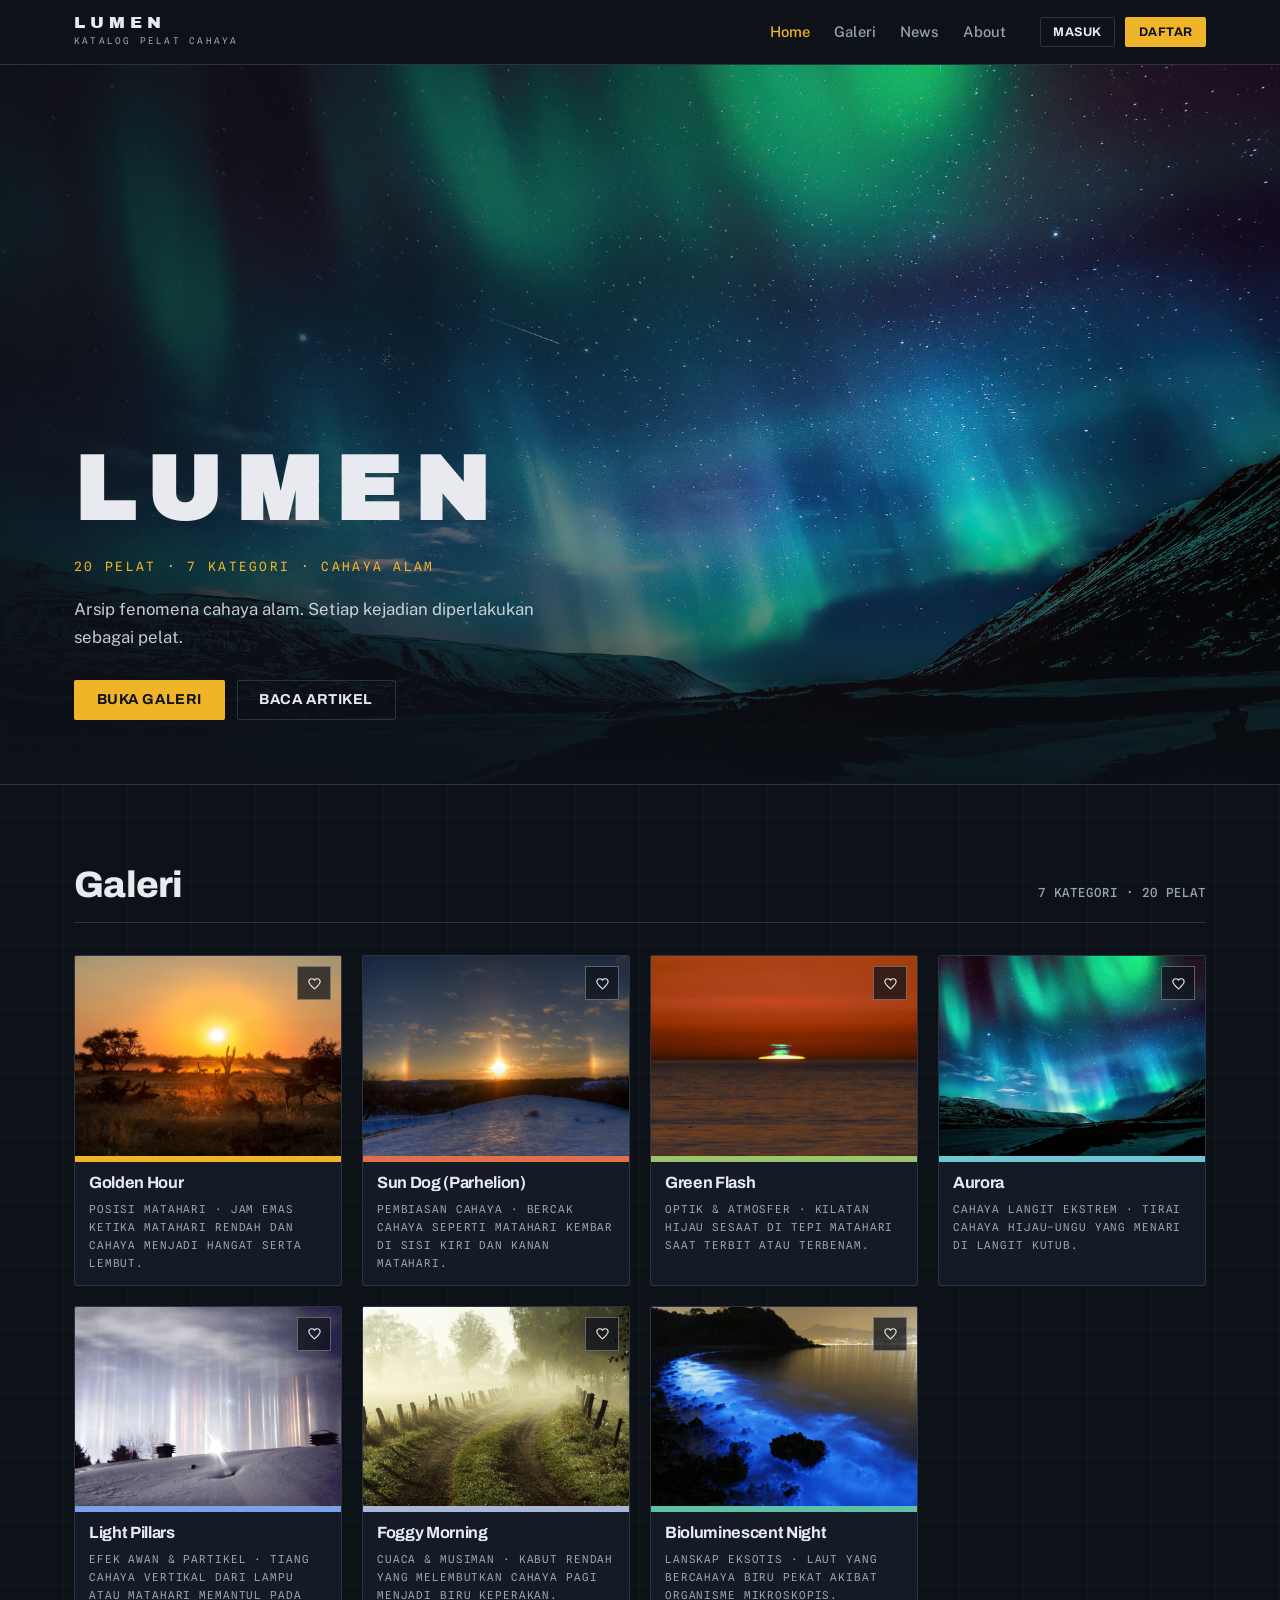
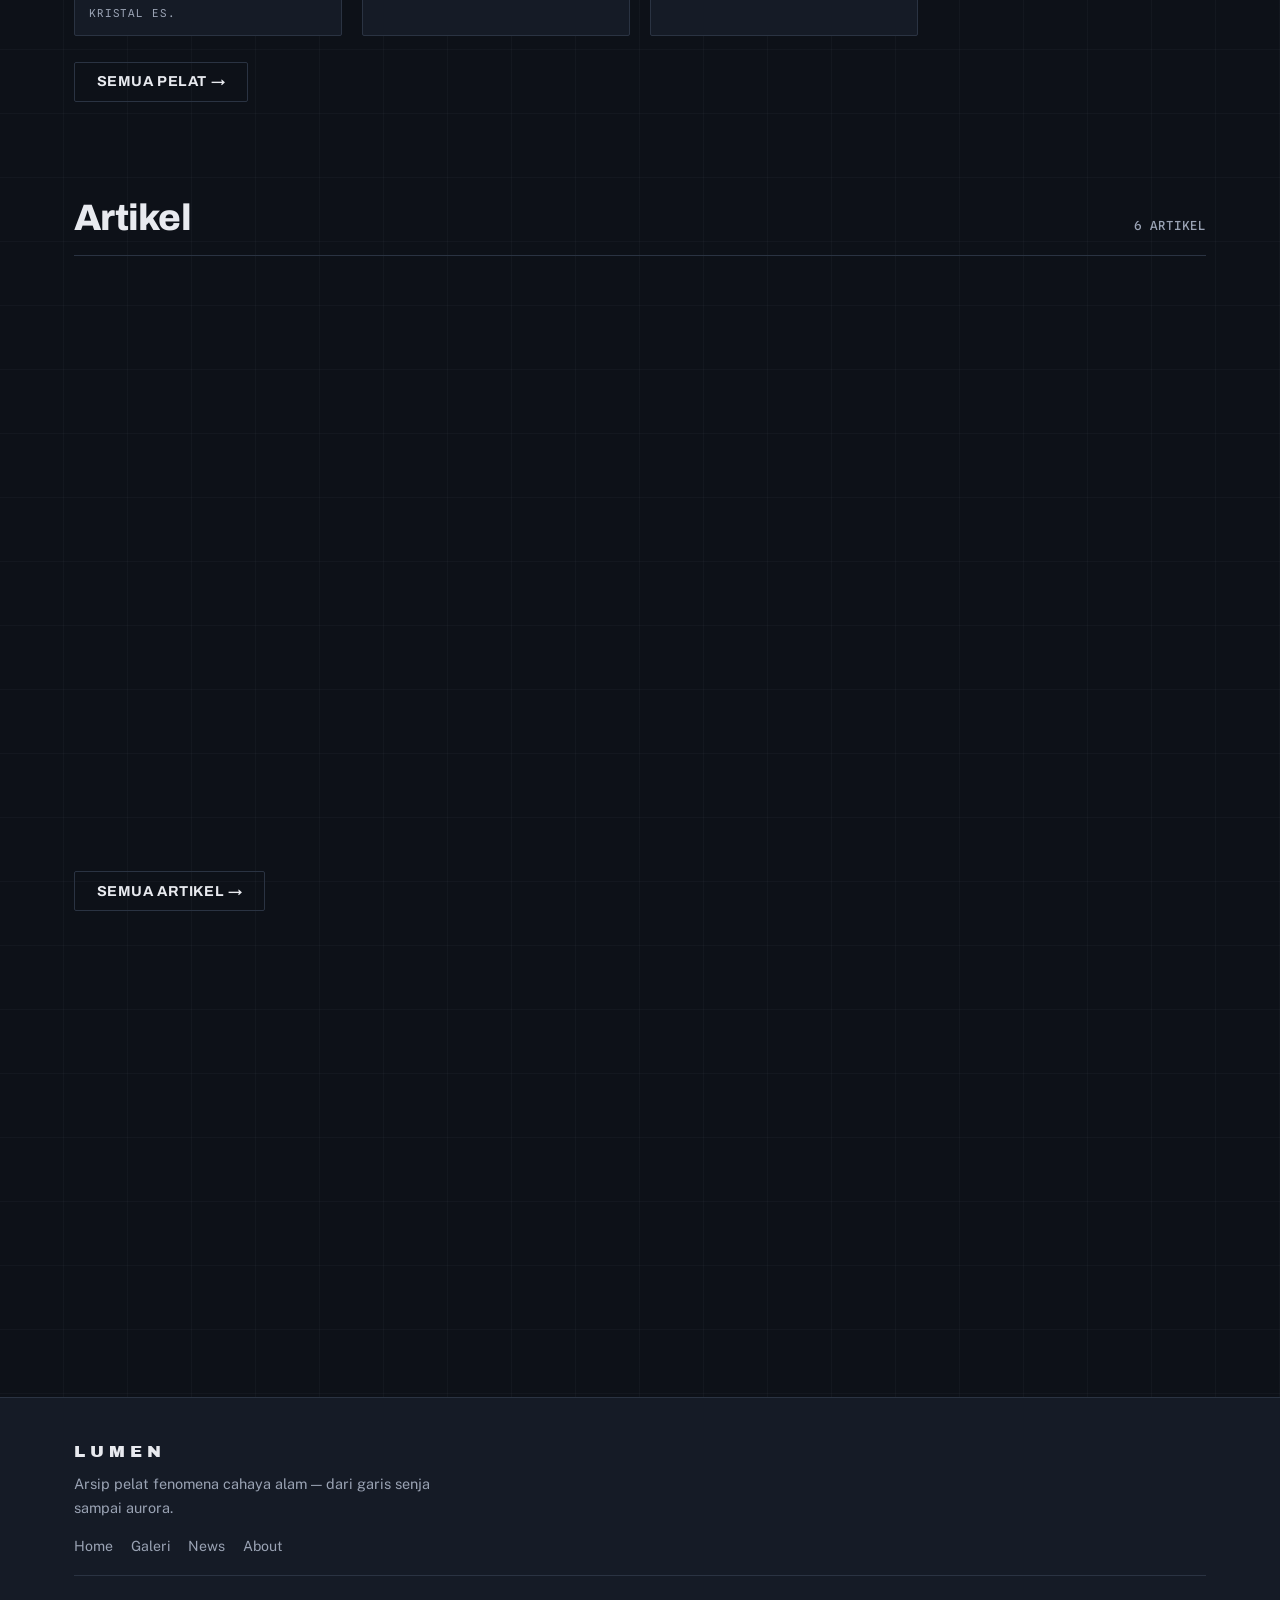
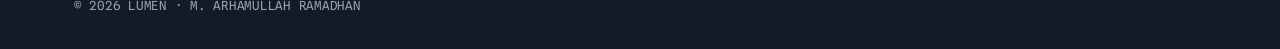
==== index.html @ af32362c "Add Lumen static website Co-authored-by: Copilot <223556219+Copilot@users.noreply.github.com>" ====
<!DOCTYPE html>
<html lang="id">

<head>
  <meta charset="UTF-8">
  <meta name="viewport" content="width=device-width, initial-scale=1">
  <title>Lumen — Katalog Pelat Cahaya Alam</title>
  <meta name="description"
    content="Arsip pelat 20 fenomena cahaya alam: golden hour, aurora, halo matahari, green flash, dan lainnya — lengkap dengan anotasi ilmiahnya.">
  <link rel="icon"
    href="data:image/svg+xml,%3Csvg xmlns='http://www.w3.org/2000/svg' viewBox='0 0 32 32'%3E%3Crect width='32' height='32' fill='%230d1118'/%3E%3Crect x='6' y='6' width='20' height='5' fill='%23f0b429'/%3E%3Crect x='6' y='14' width='20' height='3' fill='%236fc7d4'/%3E%3Crect x='6' y='20' width='20' height='2' fill='%23d97a9e'/%3E%3C/svg%3E">
  <link rel="preconnect" href="https://fonts.googleapis.com">
  <link rel="preconnect" href="https://fonts.gstatic.com" crossorigin>
  <link
    href="https://fonts.googleapis.com/css2?family=Archivo+Black&family=Archivo:wght@400;500;600;700;800;900&family=Public+Sans:wght@300;400;500;600;700&family=Spline+Sans+Mono:wght@400;500;600&display=swap"
    rel="stylesheet">
  <link rel="stylesheet" href="css/style.css">
</head>

<body>
  <!-- DUNIA: Pelat Spektrum (seed 4a66d831) — arsip pelat cahaya. THESIS: setiap fenomena adalah pelat terukur (nomor, kode kategori, λ); menolak hero gradasi + kartu glass template AI. OWN-WORLD: ground emulsi #0d1118, pelat #151b26, amber #f0b429, sian #6fc7d4, mawar #d97a9e; Archivo/Public Sans/Spline Sans Mono (mono hanya untuk data); sudut tegas, garis 1px. STORY: pengunjung menelusuri arsip cahaya, membaca kausalitasnya, lalu menyimpan pilihan pribadi setelah mendaftar. FIRST VIEWPORT: sampul foto aurora full-bleed + masthead LUMEN + baris mono "20 PELAT · 7 KATEGORI", aksi utama amber persegi. FORM: katalog pelat ilmiah; pita spektrum berlabel teks; lightbox potongan keras. FINISH: unreviewed and undocumented is unfinished; this build ends with the finish review, the verdict, , and every shipping raster carrying its provenance -->
  <header class="nav" id="nav"></header>

  <main>
    <!-- SAMPUL: pelat depan arsip -->
    <section class="cover">
      <img class="cover-img" src="images/fenomena-cahaya-langit-ekstrem/aurora.webp"
        alt="Tirai aurora hijau di langit malam di atas siluet pegunungan">
      <div class="cover-veil"></div>
      <div class="cover-inner">
        <h1 class="masthead">LUMEN</h1>
        <p class="cover-line">20 pelat · 7 kategori · cahaya alam</p>
        <p class="cover-text">
          Arsip fenomena cahaya alam. Setiap kejadian diperlakukan sebagai pelat.</p>
        <div class="cover-actions">
          <a href="galeri.html" class="btn btn-primary">Buka Galeri</a>
          <a href="news.html" class="btn btn-line">Baca Artikel</a>
        </div>
      </div>
    </section>

    <!-- DINDING PELAT -->
    <section class="section">
      <div class="container">
        <div class="section-head">
          <h2>Galeri</h2>
          <span class="mono">7 kategori · 20 pelat</span>
        </div>
        <div class="grid-plates" id="dinding">
          <article class="plate reveal" data-foto="golden-hour" data-kat="posisi-matahari" tabindex="0" role="button" aria-label="Buka pelat 01 — Golden Hour">
            <div class="plate-media"><img src="images/momen-berdasarkan-posisi-matahari/golden-hour.avif" alt="Golden Hour" loading="lazy"></div>
            <button class="fav" type="button" aria-label="Simpan Golden Hour" aria-pressed="false"><svg viewBox="0 0 24 24" width="15" height="15" fill="none" stroke="currentColor" stroke-width="1.8" aria-hidden="true"><path d="M12 20.5l-1.3-1.2C6 15.2 3 12.5 3 9.2 3 6.5 5.1 4.4 7.8 4.4c1.5 0 3 .7 3.9 1.9l.3.4.3-.4c.9-1.2 2.4-1.9 3.9-1.9 2.7 0 4.8 2.1 4.8 4.8 0 3.3-3 6-7.7 10.1L12 20.5z"/></svg></button>
            <div class="spec-bar" style="--cat:#f0b429"></div>
            <div class="plate-cap">
              <h3>Golden Hour</h3>
            </div>
            <p class="plate-kat">Posisi Matahari · Jam emas ketika matahari rendah dan cahaya menjadi hangat serta lembut.</p>
          </article>
          <article class="plate reveal" data-foto="sun-dog" data-kat="pembiasan-cahaya" tabindex="0" role="button" aria-label="Buka pelat 06 — Sun Dog (Parhelion)">
            <div class="plate-media"><img src="images/fenomena-pembiasan-cahaya-matahari/sun-dog%20(parhelion).jpg" alt="Sun Dog (Parhelion)" loading="lazy"></div>
            <button class="fav" type="button" aria-label="Simpan Sun Dog (Parhelion)" aria-pressed="false"><svg viewBox="0 0 24 24" width="15" height="15" fill="none" stroke="currentColor" stroke-width="1.8" aria-hidden="true"><path d="M12 20.5l-1.3-1.2C6 15.2 3 12.5 3 9.2 3 6.5 5.1 4.4 7.8 4.4c1.5 0 3 .7 3.9 1.9l.3.4.3-.4c.9-1.2 2.4-1.9 3.9-1.9 2.7 0 4.8 2.1 4.8 4.8 0 3.3-3 6-7.7 10.1L12 20.5z"/></svg></button>
            <div class="spec-bar" style="--cat:#e0704a"></div>
            <div class="plate-cap">
              <h3>Sun Dog (Parhelion)</h3>
            </div>
            <p class="plate-kat">Pembiasan Cahaya · Bercak cahaya seperti matahari kembar di sisi kiri dan kanan matahari.</p>
          </article>
          <article class="plate reveal" data-foto="green-flash" data-kat="optik-atmosfer" tabindex="0" role="button" aria-label="Buka pelat 09 — Green Flash">
            <div class="plate-media"><img src="images/fenomena-optik-dan-atmosfer/green-flash.webp" alt="Green Flash" loading="lazy"></div>
            <button class="fav" type="button" aria-label="Simpan Green Flash" aria-pressed="false"><svg viewBox="0 0 24 24" width="15" height="15" fill="none" stroke="currentColor" stroke-width="1.8" aria-hidden="true"><path d="M12 20.5l-1.3-1.2C6 15.2 3 12.5 3 9.2 3 6.5 5.1 4.4 7.8 4.4c1.5 0 3 .7 3.9 1.9l.3.4.3-.4c.9-1.2 2.4-1.9 3.9-1.9 2.7 0 4.8 2.1 4.8 4.8 0 3.3-3 6-7.7 10.1L12 20.5z"/></svg></button>
            <div class="spec-bar" style="--cat:#9cc46e"></div>
            <div class="plate-cap">
              <h3>Green Flash</h3>
            </div>
            <p class="plate-kat">Optik &amp; Atmosfer · Kilatan hijau sesaat di tepi matahari saat terbit atau terbenam.</p>
          </article>
          <article class="plate reveal" data-foto="aurora" data-kat="cahaya-langit" tabindex="0" role="button" aria-label="Buka pelat 13 — Aurora">
            <div class="plate-media"><img src="images/fenomena-cahaya-langit-ekstrem/aurora.webp" alt="Aurora" loading="lazy"></div>
            <button class="fav" type="button" aria-label="Simpan Aurora" aria-pressed="false"><svg viewBox="0 0 24 24" width="15" height="15" fill="none" stroke="currentColor" stroke-width="1.8" aria-hidden="true"><path d="M12 20.5l-1.3-1.2C6 15.2 3 12.5 3 9.2 3 6.5 5.1 4.4 7.8 4.4c1.5 0 3 .7 3.9 1.9l.3.4.3-.4c.9-1.2 2.4-1.9 3.9-1.9 2.7 0 4.8 2.1 4.8 4.8 0 3.3-3 6-7.7 10.1L12 20.5z"/></svg></button>
            <div class="spec-bar" style="--cat:#6fc7d4"></div>
            <div class="plate-cap">
              <h3>Aurora</h3>
            </div>
            <p class="plate-kat">Cahaya Langit Ekstrem · Tirai cahaya hijau–ungu yang menari di langit kutub.</p>
          </article>
          <article class="plate reveal" data-foto="light-pillars" data-kat="efek-awan" tabindex="0" role="button" aria-label="Buka pelat 16 — Light Pillars">
            <div class="plate-media"><img src="images/efek-optik-awan-dan-partikel/light-pillars.jpg" alt="Light Pillars" loading="lazy"></div>
            <button class="fav" type="button" aria-label="Simpan Light Pillars" aria-pressed="false"><svg viewBox="0 0 24 24" width="15" height="15" fill="none" stroke="currentColor" stroke-width="1.8" aria-hidden="true"><path d="M12 20.5l-1.3-1.2C6 15.2 3 12.5 3 9.2 3 6.5 5.1 4.4 7.8 4.4c1.5 0 3 .7 3.9 1.9l.3.4.3-.4c.9-1.2 2.4-1.9 3.9-1.9 2.7 0 4.8 2.1 4.8 4.8 0 3.3-3 6-7.7 10.1L12 20.5z"/></svg></button>
            <div class="spec-bar" style="--cat:#7aa2e8"></div>
            <div class="plate-cap">
              <h3>Light Pillars</h3>
            </div>
            <p class="plate-kat">Efek Awan &amp; Partikel ·  tiang cahaya vertikal dari lampu atau matahari memantul pada kristal es.</p>
          </article>
          <article class="plate reveal" data-foto="foggy-morning" data-kat="cuaca-musiman" tabindex="0" role="button" aria-label="Buka pelat 18 — Foggy Morning">
            <div class="plate-media"><img src="images/momen-cuaca-dan-musiman/foggy-morning.webp" alt="Foggy Morning" loading="lazy"></div>
            <button class="fav" type="button" aria-label="Simpan Foggy Morning" aria-pressed="false"><svg viewBox="0 0 24 24" width="15" height="15" fill="none" stroke="currentColor" stroke-width="1.8" aria-hidden="true"><path d="M12 20.5l-1.3-1.2C6 15.2 3 12.5 3 9.2 3 6.5 5.1 4.4 7.8 4.4c1.5 0 3 .7 3.9 1.9l.3.4.3-.4c.9-1.2 2.4-1.9 3.9-1.9 2.7 0 4.8 2.1 4.8 4.8 0 3.3-3 6-7.7 10.1L12 20.5z"/></svg></button>
            <div class="spec-bar" style="--cat:#a9b8d6"></div>
            <div class="plate-cap">
              <h3>Foggy Morning</h3>
            </div>
            <p class="plate-kat">Cuaca &amp; Musiman · Kabut rendah yang melembutkan cahaya pagi menjadi biru keperakan.</p>
          </article>
          <article class="plate reveal" data-foto="bioluminesensi" data-kat="lanskap-eksotis" tabindex="0" role="button" aria-label="Buka pelat 20 — Bioluminescent Night">
            <div class="plate-media"><img src="images/momen-lanskap-eksotis/bioluminecent-night.webp" alt="Bioluminescent Night" loading="lazy"></div>
            <button class="fav" type="button" aria-label="Simpan Bioluminescent Night" aria-pressed="false"><svg viewBox="0 0 24 24" width="15" height="15" fill="none" stroke="currentColor" stroke-width="1.8" aria-hidden="true"><path d="M12 20.5l-1.3-1.2C6 15.2 3 12.5 3 9.2 3 6.5 5.1 4.4 7.8 4.4c1.5 0 3 .7 3.9 1.9l.3.4.3-.4c.9-1.2 2.4-1.9 3.9-1.9 2.7 0 4.8 2.1 4.8 4.8 0 3.3-3 6-7.7 10.1L12 20.5z"/></svg></button>
            <div class="spec-bar" style="--cat:#5ec0a8"></div>
            <div class="plate-cap">
              <h3>Bioluminescent Night</h3>
            </div>
            <p class="plate-kat">Lanskap Eksotis · Laut yang bercahaya biru pekat akibat organisme mikroskopis.</p>
          </article>
        </div>
        <p style="margin-top:1.6rem">
          <a href="galeri.html" class="btn btn-line">Semua pelat &rarr;</a>
        </p>
      </div>
    </section>

    <!-- artikel -->
    <section class="section" style="padding-top:0">
      <div class="container">
        <div class="section-head">
          <h2>Artikel</h2>
          <span class="mono">6 artikel</span>
        </div>
        <div class="artikel-list" id="artikel-teaser">
          <article class="artikel-row reveal">
            <div class="artikel-meta"><span>12 September 2026</span><span>4 menit baca</span></div>
            <div>
              <h3 class="artikel-title"><a href="artikel.html?slug=mengapa-senja-berwarna-jingga">Mengapa Langit Senja Berwarna Jingga?</a></h3>
              <p class="artikel-excerpt">Jawaban singkatnya ada di panjang gelombang cahaya dan cara atmosfer menyaringnya. Begini penjelasan lengkapnya.</p>
            </div>
            <div class="artikel-thumb"><img src="images/momen-berdasarkan-posisi-matahari/golden-hour.avif" alt="" loading="lazy"></div>
          </article>
          <article class="artikel-row reveal">
            <div class="artikel-meta"><span>28 September 2026</span><span>5 menit baca</span></div>
            <div>
              <h3 class="artikel-title"><a href="artikel.html?slug=aurora-partikel-matahari">Aurora: Ketika Partikel Matahari Menari di Kutub</a></h3>
              <p class="artikel-excerpt">Tirai cahaya hijau dan ungu di langit kutub lahir dari badai surya jutaan kilometer jauhnya.</p>
            </div>
            <div class="artikel-thumb"><img src="images/fenomena-cahaya-langit-ekstrem/aurora.webp" alt="" loading="lazy"></div>
          </article>
          <article class="artikel-row reveal">
            <div class="artikel-meta"><span>2 Oktober 2026</span><span>4 menit baca</span></div>
            <div>
              <h3 class="artikel-title"><a href="artikel.html?slug=green-flash-yang-jarang">Green Flash: Kilatan Hijau yang Jarang Terekam</a></h3>
              <p class="artikel-excerpt">Bertahan hanya sepersekian detik, namun fisikanya menceritakan seluruh atmosfer Bumi.</p>
            </div>
            <div class="artikel-thumb"><img src="images/fenomena-optik-dan-atmosfer/green-flash.webp" alt="" loading="lazy"></div>
          </article>
        </div>
        <p style="margin-top:1.6rem">
          <a href="news.html" class="btn btn-line">Semua artikel &rarr;</a>
        </p>
      </div>
    </section>

    <!-- LEMARI PRIBADI: dua versi markup, dipilih js/index.js sesuai status masuk -->
    <section class="section" style="padding-top:0">
      <div class="container">
        <div class="panel reveal" data-saat="tamu" style="padding:2.4rem">
          <h2 style="font-size:1.6rem;border:0;padding:0;margin-bottom:0.4em">Lemari pelat pribadi</h2>
          <p class="section-lead">
            Daftar untuk menyimpan pelat favorit dan menandai artikel yang disukai —
            semuanya terkumpul di dashboard Anda.
          </p>
          <p style="margin-top:1.2rem">
            <a href="daftar.html" class="btn btn-primary">Daftar</a>
          </p>
        </div>
        <div class="panel reveal" data-saat="anggota" style="padding:2.4rem" hidden>
          <h2 style="font-size:1.6rem;border:0;padding:0;margin-bottom:0.4em">Lemari pelat pribadi</h2>
          <p class="section-lead">
            Pelat favorit dan artikel yang Anda sukai sudah terkumpul di dashboard —
            lengkap dengan statistik arsip pribadi Anda.
          </p>
          <p style="margin-top:1.2rem">
            <a href="dashboard.html" class="btn btn-primary">Buka Dashboard &rarr;</a>
          </p>
        </div>
      </div>
    </section>
  </main>

  <footer class="footer" id="footer"></footer>

  <script src="js/auth.js"></script>
  <script src="js/main.js"></script>
  <script src="js/index.js"></script>
</body>

</html>
---- css/style.css ----
/* ============================================================
   LUMEN — Dunia visual "Pelat Spektrum" (kode: 4a66d831)
   Arsip pelat cahaya: ground emulsi, pita spekstrum terukur,
   tipografi mono untuk penanda kategori. Tanpa gradasi teks,
   tanpa glassmorphism, tanpa pill seragam.
   ============================================================ */

:root {
  --ground: #0d1118;
  --plate: #151b26;
  --plate-hi: #1c2431;
  --edge: #2a3342;
  --ink: #e8eaef;
  --dim: #9aa3b4;
  --amber: #f0b429;
  --sian: #6fc7d4;
  --rose: #d97a9e;

  --font-display: "Archivo", "Public Sans", system-ui, sans-serif;
  --font-black: "Archivo Black", "Archivo", system-ui, sans-serif;
  --font-body: "Public Sans", system-ui, sans-serif;
  --font-mono: "Spline Sans Mono", ui-monospace, monospace;

  --container: 1180px;
  --radius: 2px;
}

/* --- Dasar --- */
*,
*::before,
*::after {
  box-sizing: border-box;
}
html {
  scroll-behavior: smooth;
}
body {
  margin: 0;
  font-family: var(--font-body);
  font-weight: 400;
  font-size: 1rem;
  line-height: 1.65;
  color: var(--ink);
  background-color: var(--ground);
  /* Kisi registrasi pelat — alat pengukur dari dunia arsip, bukan tekstur kosmetik */
  background-image:
    repeating-linear-gradient(0deg, transparent 0 63px, rgba(154, 163, 180, 0.045) 63px 64px),
    repeating-linear-gradient(90deg, transparent 0 63px, rgba(154, 163, 180, 0.045) 63px 64px);
  -webkit-font-smoothing: antialiased;
}
img {
  max-width: 100%;
  display: block;
}
a {
  color: var(--sian);
  text-decoration: underline;
  text-underline-offset: 3px;
}
a:hover {
  color: var(--ink);
}
h1, h2, h3 {
  font-family: var(--font-display);
  font-weight: 800;
  line-height: 1.12;
  margin: 0 0 0.4em;
  letter-spacing: -0.02em;
  text-wrap: balance;
}
p {
  margin: 0 0 1em;
}

/* Permukaan browser ikut sistem */
::selection {
  background: var(--amber);
  color: var(--ground);
}
:focus-visible {
  outline: 2px solid var(--amber);
  outline-offset: 2px;
}
input {
  caret-color: var(--amber);
}
::-webkit-scrollbar {
  width: 12px;
  height: 12px;
}
::-webkit-scrollbar-track {
  background: var(--ground);
}
::-webkit-scrollbar-thumb {
  background: var(--edge);
  border: 3px solid var(--ground);
}
::-webkit-scrollbar-thumb:hover {
  background: var(--dim);
}

.container {
  max-width: var(--container);
  margin-inline: auto;
  padding-inline: 24px;
}

/* --- Notasi terukur (mono = data, bukan kostum) --- */
.mono {
  font-family: var(--font-mono);
  font-size: 0.78rem;
  font-weight: 500;
  letter-spacing: 0.08em;
  text-transform: uppercase;
  font-variant-numeric: tabular-nums;
  color: var(--dim);
}
.mono-amber { color: var(--amber); }

/* --- Navigasi --- */
.nav {
  position: sticky;
  top: 0;
  z-index: 60;
  background: var(--ground);
  border-bottom: 1px solid var(--edge);
}
.nav-inner {
  display: flex;
  align-items: center;
  gap: 28px;
  min-height: 64px;
}
.brand {
  display: flex;
  flex-direction: column;
  gap: 1px;
  color: var(--ink);
  text-decoration: none;
}
.brand:hover {
  color: var(--ink);
}
.brand-name {
  font-family: var(--font-black);
  font-size: 1.05rem;
  letter-spacing: 0.3em;
  line-height: 1;
}
.brand-sub {
  font-family: var(--font-mono);
  font-size: 0.58rem;
  letter-spacing: 0.24em;
  color: var(--dim);
  text-transform: uppercase;
}
.nav-menu {
  display: flex;
  align-items: center;
  gap: 24px;
  margin-left: auto;
}
.nav-link {
  color: var(--dim);
  font-weight: 500;
  font-size: 0.92rem;
  text-decoration: none;
}
.nav-link:hover {
  color: var(--ink);
}
.nav-link.active {
  color: var(--amber);
}
.nav-auth {
  display: flex;
  align-items: center;
  gap: 10px;
  margin-left: 10px;
}
.nav-user {
  display: inline-flex;
  align-items: center;
  gap: 8px;
  color: var(--dim);
  font-size: 0.85rem;
}
.nav-avatar {
  width: 28px;
  height: 28px;
  display: grid;
  place-items: center;
  font-family: var(--font-mono);
  font-weight: 600;
  font-size: 0.8rem;
  color: var(--ground);
  background: var(--amber);
}
.nav-toggle {
  display: none;
  margin-left: auto;
  flex-direction: column;
  gap: 5px;
  background: none;
  border: 0;
  padding: 8px;
  cursor: pointer;
}
.nav-toggle span {
  width: 22px;
  height: 2px;
  background: var(--ink);
  transition: transform 0.25s ease, opacity 0.25s ease;
}
.nav-toggle.open span:nth-child(1) { transform: translateY(7px) rotate(45deg); }
.nav-toggle.open span:nth-child(2) { opacity: 0; }
.nav-toggle.open span:nth-child(3) { transform: translateY(-7px) rotate(-45deg); }

/* --- Tombol: persegi, datar, tanpa glow --- */
.btn {
  display: inline-flex;
  align-items: center;
  justify-content: center;
  gap: 8px;
  font-family: var(--font-display);
  font-size: 0.9rem;
  font-weight: 700;
  letter-spacing: 0.04em;
  text-transform: uppercase;
  padding: 0.72em 1.5em;
  border-radius: var(--radius);
  border: 1px solid transparent;
  cursor: pointer;
  text-decoration: none;
  line-height: 1.2;
  transition: background 0.15s ease, border-color 0.15s ease, color 0.15s ease;
}
.btn:hover {
  text-decoration: none;
}
.btn-primary {
  background: var(--amber);
  color: var(--ground);
}
.btn-primary:hover {
  background: #ffca4d;
  color: var(--ground);
}
.btn-line {
  border-color: var(--edge);
  color: var(--ink);
  background: transparent;
}
.btn-line:hover {
  border-color: var(--amber);
  color: var(--amber);
}
.btn-sm {
  font-size: 0.78rem;
  padding: 0.5em 1em;
}
.btn-block {
  width: 100%;
}

/* --- Sampul (first viewport index) --- */
.cover {
  position: relative;
  min-height: min(82vh, 720px);
  display: flex;
  flex-direction: column;
  justify-content: flex-end;
  overflow: hidden;
  border-bottom: 1px solid var(--edge);
}
.cover-img {
  position: absolute;
  inset: 0;
  width: 100%;
  height: 100%;
  object-fit: cover;
}
.cover-veil {
  position: absolute;
  inset: 0;
  background:
    linear-gradient(100deg, rgba(13, 17, 24, 0.92) 0%, rgba(13, 17, 24, 0.55) 42%, rgba(13, 17, 24, 0.15) 70%),
    linear-gradient(0deg, rgba(13, 17, 24, 0.85) 0%, transparent 34%);
}
.cover-inner {
  position: relative;
  z-index: 1;
  padding-block: 6rem 4rem;
  max-width: 640px;
  margin-left: max(24px, calc((100% - var(--container)) / 2 + 24px));
  padding-inline: 0 24px;
}
.masthead {
  font-family: var(--font-black);
  font-size: clamp(3rem, 9vw, 5.6rem);
  letter-spacing: 0.16em;
  line-height: 0.95;
  margin-bottom: 0.25em;
  color: var(--ink);
}
.cover-line {
  font-family: var(--font-mono);
  font-size: 0.8rem;
  letter-spacing: 0.18em;
  text-transform: uppercase;
  color: var(--amber);
  margin-bottom: 1.2rem;
}
.cover-text {
  color: rgba(232, 234, 239, 0.85);
  font-size: 1.05rem;
  max-width: 46ch;
}
.cover-actions {
  display: flex;
  flex-wrap: wrap;
  gap: 12px;
  margin-top: 1.8rem;
}
/* --- Bagian --- */
.section {
  /* padding-block saja: shorthand `padding` akan menghapus padding-inline
     milik .container pada elemen yang memakai keduanya (artikel.html). */
  padding-block: clamp(3rem, 7vw, 5rem);
}
.section-head {
  display: flex;
  align-items: baseline;
  justify-content: space-between;
  gap: 16px;
  flex-wrap: wrap;
  border-bottom: 1px solid var(--edge);
  padding-bottom: 1rem;
  margin-bottom: 2rem;
}
.section-head h2 {
  font-size: clamp(1.6rem, 3.4vw, 2.3rem);
  margin: 0;
}
.section-lead {
  color: var(--dim);
  max-width: 68ch;
}

/* --- Grid pelat (contact sheet) --- */
.grid-plates {
  display: grid;
  grid-template-columns: repeat(auto-fill, minmax(258px, 1fr));
  gap: 20px;
}
.plate {
  position: relative;
  background: var(--plate);
  border: 1px solid var(--edge);
  border-radius: var(--radius);
  overflow: hidden;
  cursor: pointer;
  transition: border-color 0.18s ease;
}
.plate:hover {
  border-color: var(--dim);
}
.plate:focus-visible {
  outline: 2px solid var(--amber);
  outline-offset: 2px;
}
.plate-media {
  aspect-ratio: 4 / 3;
  overflow: hidden;
  background: var(--plate-hi);
}
.plate-media img {
  width: 100%;
  height: 100%;
  object-fit: cover;
  transition: transform 0.5s ease;
}
.plate:hover .plate-media img {
  transform: scale(1.04);
}
/* Pita spektrum: warna = λ kategori; sapuan = respons "wake" saat disorot */
.spec-bar {
  position: relative;
  height: 6px;
  background: var(--cat, var(--edge));
  overflow: hidden;
}
.spec-bar::after {
  content: "";
  position: absolute;
  inset: 0;
  background: linear-gradient(90deg, transparent, rgba(255, 255, 255, 0.55), transparent);
  transform: translateX(-100%);
  transition: transform 0.55s cubic-bezier(0.16, 1, 0.3, 1);
}
.plate:hover .spec-bar::after {
  transform: translateX(100%);
}
.plate-cap {
  display: flex;
  align-items: baseline;
  justify-content: space-between;
  gap: 10px;
  padding: 12px 14px 13px;
}
.plate-cap h3 {
  font-size: 1.02rem;
  font-weight: 700;
  margin: 0;
}
.plate-kat {
  padding: 0 14px 12px;
  margin: -4px 0 0;
  font-family: var(--font-mono);
  font-size: 0.68rem;
  letter-spacing: 0.08em;
  text-transform: uppercase;
  color: var(--dim);
}
.fav {
  position: absolute;
  top: 10px;
  right: 10px;
  width: 34px;
  height: 34px;
  border: 1px solid rgba(232, 234, 239, 0.35);
  background: rgba(13, 17, 24, 0.72);
  color: var(--ink);
  cursor: pointer;
  display: grid;
  place-items: center;
  padding: 0;
}
.fav:hover {
  border-color: var(--rose);
  color: var(--rose);
}
.fav.on {
  background: var(--rose);
  border-color: var(--rose);
  color: var(--ground);
}
.fav.on svg {
  fill: currentColor;
}

/* --- Filter kategori --- */
.filter-row {
  display: flex;
  flex-wrap: wrap;
  gap: 8px;
  margin: 1.4rem 0 0;
}
.filter-btn {
  font-family: var(--font-mono);
  font-size: 0.72rem;
  font-weight: 500;
  letter-spacing: 0.1em;
  text-transform: uppercase;
  padding: 0.5em 0.95em;
  border: 1px solid var(--edge);
  border-radius: var(--radius);
  background: transparent;
  color: var(--dim);
  cursor: pointer;
  transition: border-color 0.15s ease, color 0.15s ease;
}
.filter-btn:hover {
  color: var(--ink);
  border-color: var(--dim);
}
.filter-btn.active {
  border-color: var(--amber);
  color: var(--amber);
}

/* --- Lightbox: potongan keras, tanpa pop animasi --- */
.lightbox {
  position: fixed;
  inset: 0;
  z-index: 100;
  background: rgba(8, 11, 16, 0.94);
  display: none;
  align-items: center;
  justify-content: center;
  padding: 24px;
}
.lightbox.open {
  display: flex;
}
.lightbox-panel {
  background: var(--plate);
  border: 1px solid var(--edge);
  max-width: 920px;
  width: 100%;
  max-height: 90vh;
  overflow: auto;
}
.lightbox-panel img {
  width: 100%;
  max-height: 60vh;
  object-fit: cover;
}
.lightbox-body {
  padding: 20px 24px 26px;
  border-top: 6px solid var(--cat, var(--edge));
}
.lightbox-body h3 {
  font-size: 1.4rem;
  margin-bottom: 0.2em;
}
.lightbox-body p {
  color: var(--dim);
  margin: 0.6em 0 0;
}
.lightbox-close {
  position: absolute;
  top: 16px;
  right: 16px;
  width: 40px;
  height: 40px;
  border: 1px solid var(--edge);
  background: var(--ground);
  color: var(--ink);
  font-size: 1.2rem;
  cursor: pointer;
  display: grid;
  place-items: center;
  padding: 0;
}
.lightbox-close:hover {
  border-color: var(--amber);
  color: var(--amber);
}

/* --- Naskah (artikel) --- */
.artikel-list {
  display: grid;
  gap: 0;
}
.artikel-row {
  display: grid;
  grid-template-columns: 160px 1fr 200px;
  gap: 24px;
  align-items: start;
  padding: 1.6rem 0;
  border-top: 1px solid var(--edge);
}
.artikel-row:last-child {
  border-bottom: 1px solid var(--edge);
}
.artikel-row:hover .artikel-title a {
  color: var(--amber);
}
.artikel-meta {
  font-family: var(--font-mono);
  font-size: 0.72rem;
  letter-spacing: 0.08em;
  text-transform: uppercase;
  color: var(--dim);
  display: grid;
  gap: 4px;
  font-variant-numeric: tabular-nums;
  padding-top: 4px;
}
.artikel-title {
  font-family: var(--font-display);
  font-size: 1.3rem;
  font-weight: 700;
  margin: 0 0 0.3em;
}
.artikel-title a {
  color: var(--ink);
  text-decoration: none;
}
.artikel-title a:hover {
  color: var(--amber);
}
.artikel-excerpt {
  color: var(--dim);
  font-size: 0.95rem;
  margin: 0;
  max-width: 62ch;
}
.artikel-thumb {
  border: 1px solid var(--edge);
  aspect-ratio: 3 / 2;
  overflow: hidden;
}
.artikel-thumb img {
  width: 100%;
  height: 100%;
  object-fit: cover;
}

/* --- Halaman artikel --- */
.prosa {
  max-width: 600px;
  margin-inline: auto;
}
.prosa h1 {
  font-size: clamp(2rem, 5vw, 2.9rem);
  margin-bottom: 0.3em;
}
.prosa-hero {
  border: 1px solid var(--edge);
  margin: 1.8rem 0 0.6rem;
}
.prosa-figcap {
  font-family: var(--font-mono);
  font-size: 0.7rem;
  letter-spacing: 0.1em;
  text-transform: uppercase;
  color: var(--dim);
  margin-bottom: 2.2rem;
}
.prosa h2 {
  font-size: 1.4rem;
  margin-top: 1.9em;
}
.prosa p {
  font-size: 1.04rem;
  color: rgba(232, 234, 239, 0.9);
}

/* --- Formulir --- */
.form-card {
  max-width: 430px;
  margin: clamp(3rem, 8vw, 5rem) auto;
  background: var(--plate);
  border: 1px solid var(--edge);
  border-radius: var(--radius);
  padding: 2.2rem;
}
.form-card h1 {
  font-size: 1.7rem;
}
.form-sub {
  color: var(--dim);
  font-size: 0.95rem;
  margin-bottom: 1.6rem;
}
.field {
  margin-bottom: 1.1rem;
}
.field label {
  display: block;
  font-family: var(--font-mono);
  font-size: 0.7rem;
  font-weight: 500;
  letter-spacing: 0.12em;
  text-transform: uppercase;
  color: var(--dim);
  margin-bottom: 6px;
}
.field input {
  width: 100%;
  font-family: var(--font-body);
  font-size: 1rem;
  padding: 0.7em 0.9em;
  border-radius: var(--radius);
  border: 1px solid var(--edge);
  background: var(--ground);
  color: var(--ink);
}
.field input::placeholder {
  color: var(--dim);
}
.field input:focus {
  outline: none;
  border-color: var(--amber);
}
.form-errors {
  display: none;
  border: 1px solid var(--rose);
  color: var(--rose);
  border-radius: var(--radius);
  padding: 0.75em 1em;
  font-size: 0.9rem;
  margin-bottom: 1.2rem;
}
.form-errors.show {
  display: block;
}
.form-alt {
  text-align: center;
  font-size: 0.9rem;
  color: var(--dim);
  margin: 1.4rem 0 0;
}

/* --- Dashboard --- */
.dash-grid {
  display: grid;
  grid-template-columns: 300px 1fr;
  gap: 22px;
  margin-top: 2rem;
  align-items: start;
}
.panel {
  background: var(--plate);
  border: 1px solid var(--edge);
  border-radius: var(--radius);
  padding: 1.5rem;
}
.panel h2 {
  font-size: 1.1rem;
  padding-bottom: 0.7rem;
  border-bottom: 1px solid var(--edge);
  margin-bottom: 1rem;
}
.profile-head {
  display: flex;
  align-items: center;
  gap: 14px;
  margin-bottom: 1.1rem;
}
.profile-avatar {
  width: 52px;
  height: 52px;
  display: grid;
  place-items: center;
  font-family: var(--font-mono);
  font-size: 1.3rem;
  font-weight: 600;
  color: var(--ground);
  background: var(--amber);
}
.profile-head b {
  display: block;
  font-size: 1.05rem;
}
.profile-head span {
  color: var(--dim);
  font-size: 0.88rem;
}
.profile-meta {
  border-top: 1px solid var(--edge);
  padding-top: 1rem;
  font-size: 0.9rem;
  color: var(--dim);
  display: grid;
  gap: 8px;
  word-break: break-all;
}
.profile-meta b {
  color: var(--ink);
  font-weight: 500;
}
.stat-row {
  display: grid;
  grid-template-columns: 1fr 1fr;
  gap: 14px;
  margin-bottom: 1.6rem;
}
.stat {
  background: var(--plate);
  border: 1px solid var(--edge);
  padding: 1rem 1.2rem;
}
.stat b {
  display: block;
  font-family: var(--font-mono);
  font-size: 2rem;
  font-weight: 600;
  color: var(--amber);
  font-variant-numeric: tabular-nums;
  line-height: 1.1;
}
.stat span {
  font-family: var(--font-mono);
  font-size: 0.68rem;
  letter-spacing: 0.1em;
  text-transform: uppercase;
  color: var(--dim);
}
.mini-list {
  list-style: none;
  padding: 0;
  margin: 0;
  display: grid;
  gap: 8px;
}
.mini-list li {
  display: flex;
  align-items: center;
  gap: 12px;
  padding: 8px 10px;
  border: 1px solid var(--edge);
  font-size: 0.92rem;
  background: var(--ground);
}
.mini-list img {
  width: 52px;
  height: 38px;
  object-fit: cover;
  flex-shrink: 0;
}
.mini-list a {
  color: var(--ink);
  font-weight: 500;
  text-decoration: none;
}
.mini-list a:hover {
  color: var(--amber);
}
.mini-empty {
  color: var(--dim);
  font-size: 0.92rem;
  padding: 0.4rem 0;
}
.mini-empty a {
  font-weight: 500;
}

/* --- Toast --- */
.toast {
  position: fixed;
  left: 50%;
  bottom: 26px;
  transform: translateX(-50%) translateY(14px);
  background: var(--plate-hi);
  border: 1px solid var(--edge);
  border-top: 2px solid var(--amber);
  color: var(--ink);
  padding: 0.7em 1.3em;
  font-size: 0.9rem;
  opacity: 0;
  pointer-events: none;
  transition: opacity 0.22s ease, transform 0.22s ease;
  z-index: 200;
  max-width: min(90vw, 420px);
}
.toast.show {
  opacity: 1;
  transform: translateX(-50%) translateY(0);
}

/* --- Motion: pelat "proses" masuk sekali, lalu diam --- */
.reveal {
  opacity: 0;
  filter: blur(7px);
  transform: translateY(10px);
  transition:
    opacity 0.7s cubic-bezier(0.16, 1, 0.3, 1),
    filter 0.7s cubic-bezier(0.16, 1, 0.3, 1),
    transform 0.7s cubic-bezier(0.16, 1, 0.3, 1);
}
.reveal.revealed {
  opacity: 1;
  filter: blur(0);
  transform: none;
}

/* --- Footer --- */
.footer {
  border-top: 1px solid var(--edge);
  margin-top: 4rem;
  padding: 2.6rem 0 2rem;
  background: var(--plate);
}
.footer-inner {
  display: grid;
  gap: 16px;
}
.footer-tag {
  color: var(--dim);
  font-size: 0.9rem;
  margin: 6px 0 0;
  max-width: 44ch;
}
.footer-nav {
  display: flex;
  gap: 18px;
  flex-wrap: wrap;
}
.footer-nav a {
  color: var(--dim);
  font-size: 0.88rem;
  text-decoration: none;
}
.footer-nav a:hover {
  color: var(--amber);
}
.footer-copy {
  color: var(--dim);
  font-size: 0.78rem;
  margin: 0;
  border-top: 1px solid var(--edge);
  padding-top: 1.3rem;
  font-family: var(--font-mono);
  letter-spacing: 0.06em;
  text-transform: uppercase;
}

.page-head {
  /* Jangan pakai shorthand `padding`: elemen ini juga memakai .container,
     sehingga shorthand akan menolkan padding-inline dan teks menempel ke tepi. */
  padding-block: clamp(2.6rem, 6vw, 4rem) 0;
}
.page-head h1 {
  font-size: clamp(2rem, 5vw, 3rem);
}

/* --- Halaman statis --- */
.static-body h2 {
  font-size: 1.35rem;
  margin-top: 1.8em;
}

/* ============================================================
   RESPONSIF
   ============================================================ */
@media (max-width: 900px) {
  .dash-grid {
    grid-template-columns: 1fr;
  }
  .artikel-row {
    grid-template-columns: 1fr;
    gap: 12px;
  }
  .artikel-thumb {
    max-width: 320px;
    order: -1;
  }
}
@media (max-width: 760px) {
  .nav-toggle {
    display: flex;
  }
  .nav-menu {
    position: absolute;
    top: 100%;
    left: 0;
    right: 0;
    flex-direction: column;
    align-items: stretch;
    gap: 4px;
    background: var(--ground);
    border-bottom: 1px solid var(--edge);
    padding: 12px 24px 18px;
    display: none;
  }
  .nav-menu.open {
    display: flex;
  }
  .nav-link {
    padding: 9px 0;
  }
  .nav-auth {
    margin: 8px 0 0;
    flex-wrap: wrap;
  }
  .cover-inner {
    padding-block: 4rem 2.6rem;
  }
  .stat-row {
    grid-template-columns: 1fr;
  }
}
@media (max-width: 480px) {
  .container {
    padding-inline: 18px;
  }
  /* Kartu formulir tetap punya gutter seperti halaman lain,
     bukan menempel ke tepi layar ponsel. */
  .form-card {
    padding: 1.4rem;
    max-width: none;
    margin-inline: 18px;
  }
  .nav-menu {
    padding-inline: 18px;
  }
  .grid-plates {
    grid-template-columns: 1fr;
  }
  .cover-inner {
    padding-inline: 18px;
  }
  .prosa {
    padding-inline: 18px;
  }
}

/* --- Hormati preferensi gerak berkurang --- */
@media (prefers-reduced-motion: reduce) {
  html {
    scroll-behavior: auto;
  }
  *,
  *::before,
  *::after {
    animation-duration: 0.01ms !important;
    animation-iteration-count: 1 !important;
    transition-duration: 0.01ms !important;
  }
  .reveal {
    opacity: 1;
    filter: none;
    transform: none;
  }
}
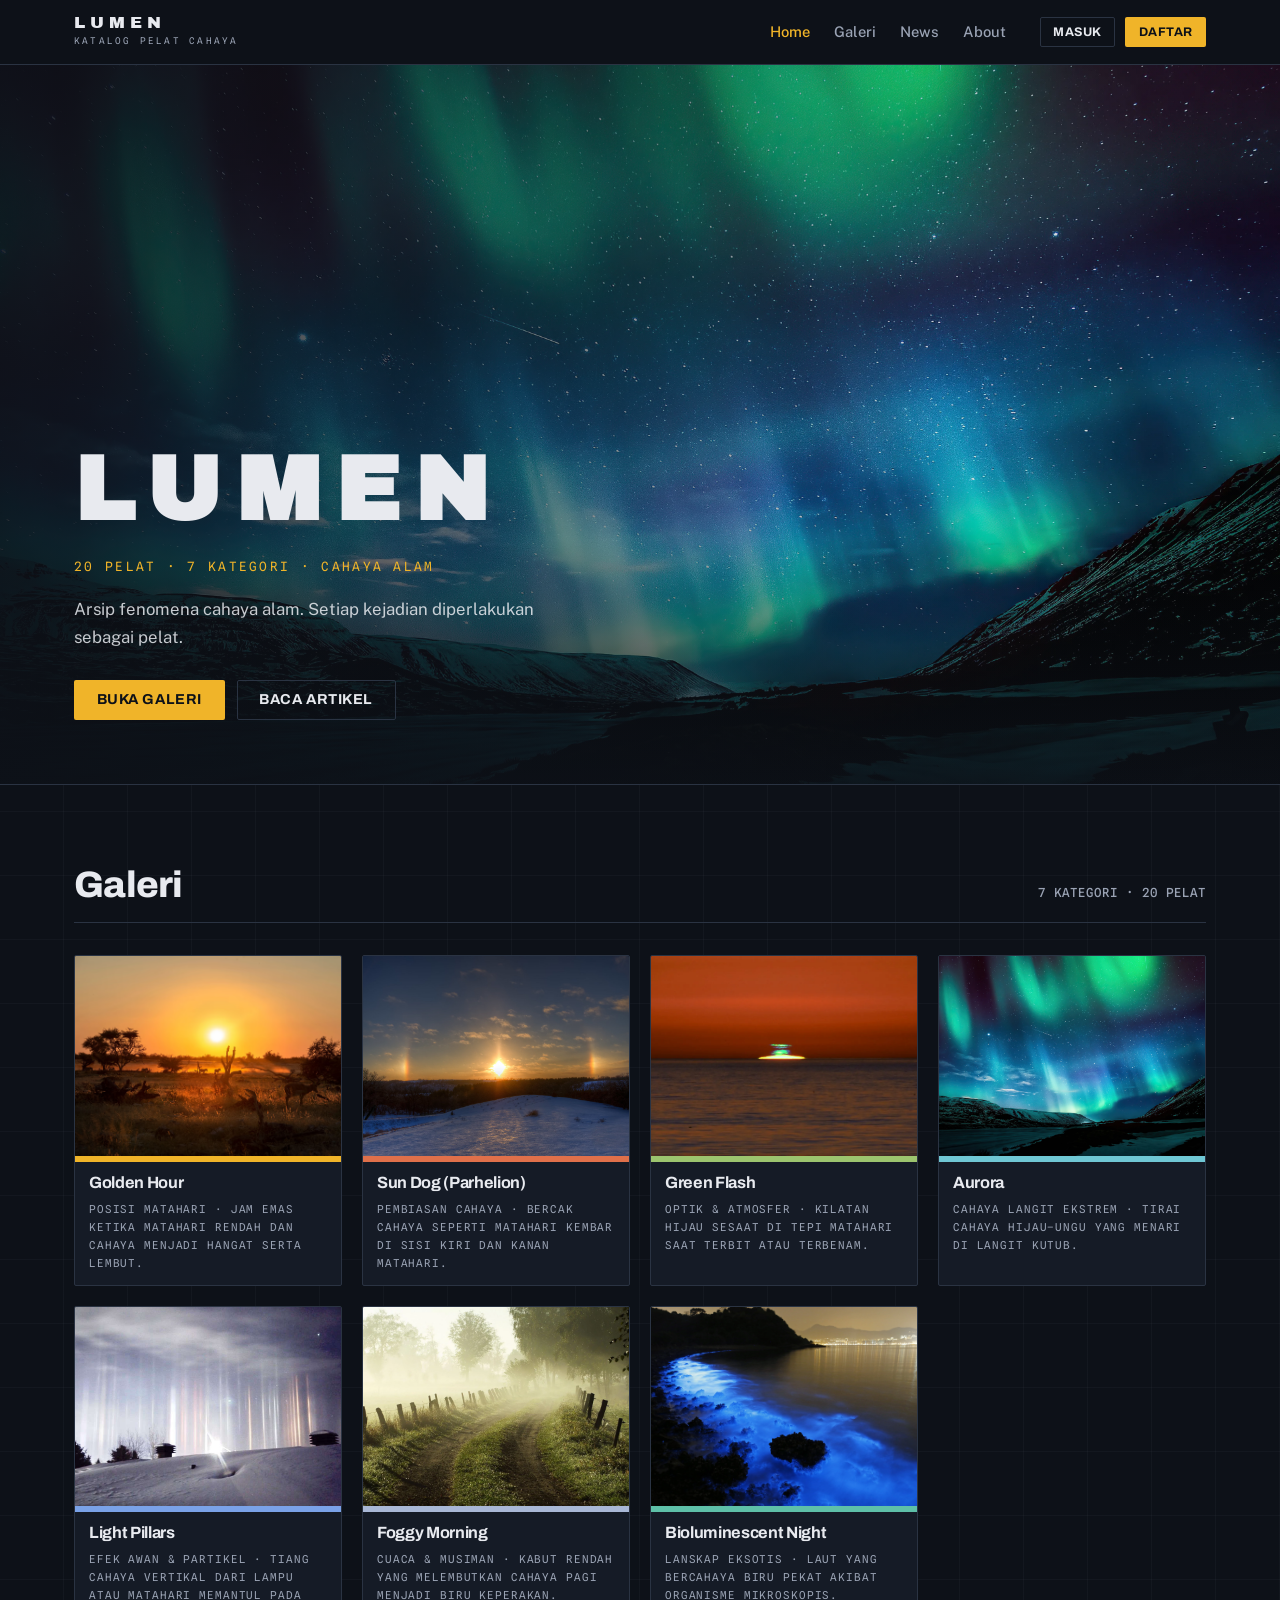
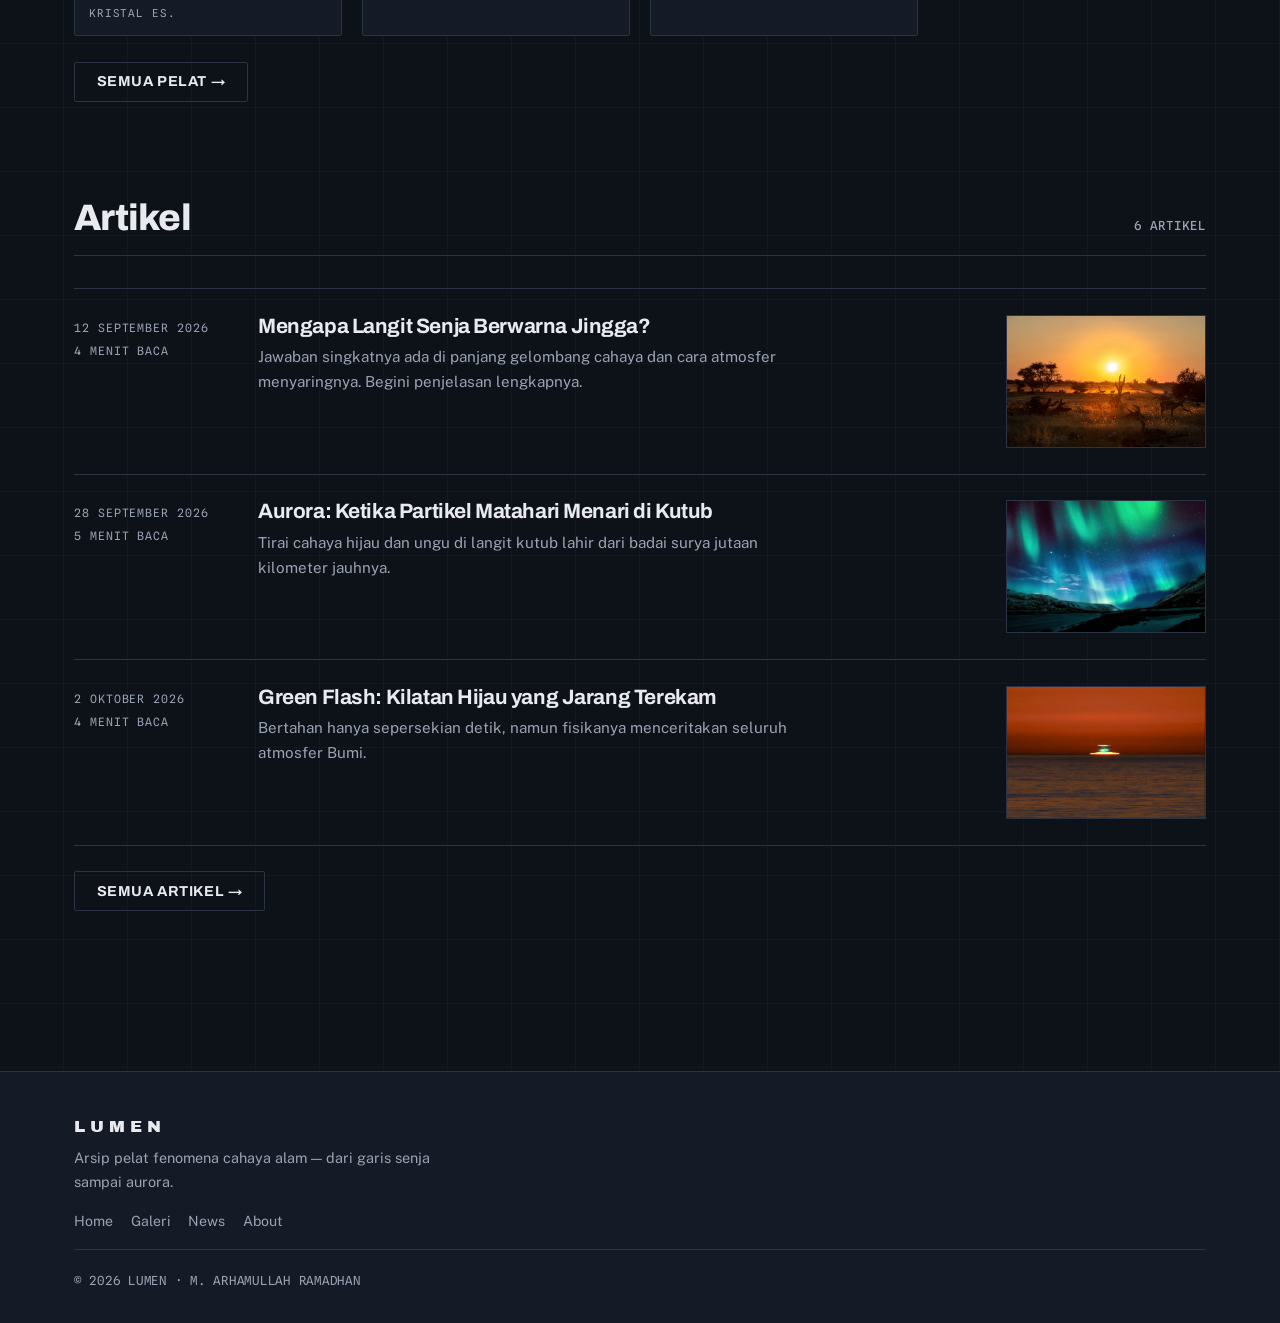
==== commit c55f28c3: "Lumen, web statis yang menampilkan beberapa momen pencahayaan alami" ====
--- a/index.html
+++ b/index.html
@@ -18,11 +18,31 @@
 </head>
 
 <body>
-  <!-- DUNIA: Pelat Spektrum (seed 4a66d831) — arsip pelat cahaya. THESIS: setiap fenomena adalah pelat terukur (nomor, kode kategori, λ); menolak hero gradasi + kartu glass template AI. OWN-WORLD: ground emulsi #0d1118, pelat #151b26, amber #f0b429, sian #6fc7d4, mawar #d97a9e; Archivo/Public Sans/Spline Sans Mono (mono hanya untuk data); sudut tegas, garis 1px. STORY: pengunjung menelusuri arsip cahaya, membaca kausalitasnya, lalu menyimpan pilihan pribadi setelah mendaftar. FIRST VIEWPORT: sampul foto aurora full-bleed + masthead LUMEN + baris mono "20 PELAT · 7 KATEGORI", aksi utama amber persegi. FORM: katalog pelat ilmiah; pita spektrum berlabel teks; lightbox potongan keras. FINISH: unreviewed and undocumented is unfinished; this build ends with the finish review, the verdict, , and every shipping raster carrying its provenance -->
-  <header class="nav" id="nav"></header>
+  <header class="nav">
+    <div class="container nav-inner">
+      <a class="brand" href="index.html">
+        <span class="brand-name">LUMEN</span>
+        <span class="brand-sub">Katalog Pelat Cahaya</span>
+      </a>
+      <input class="nav-toggle-input" type="checkbox" id="nav-toggle">
+      <label class="nav-toggle" for="nav-toggle">
+        <span class="visually-hidden">Buka menu navigasi</span>
+        <span></span><span></span><span></span>
+      </label>
+      <nav class="nav-menu" id="nav-menu">
+        <a href="index.html" class="nav-link active" aria-current="page">Home</a>
+        <a href="galeri.html" class="nav-link">Galeri</a>
+        <a href="news.html" class="nav-link">News</a>
+        <a href="about.html" class="nav-link">About</a>
+        <div class="nav-auth">
+          <a href="login.html" class="btn btn-line btn-sm">Masuk</a>
+          <a href="daftar.html" class="btn btn-primary btn-sm">Daftar</a>
+        </div>
+      </nav>
+    </div>
+  </header>
 
   <main>
-    <!-- SAMPUL: pelat depan arsip -->
     <section class="cover">
       <img class="cover-img" src="images/fenomena-cahaya-langit-ekstrem/aurora.webp"
         alt="Tirai aurora hijau di langit malam di atas siluet pegunungan">
@@ -39,96 +59,87 @@
       </div>
     </section>
 
-    <!-- DINDING PELAT -->
     <section class="section">
       <div class="container">
         <div class="section-head">
           <h2>Galeri</h2>
           <span class="mono">7 kategori · 20 pelat</span>
         </div>
-        <div class="grid-plates" id="dinding">
-          <article class="plate reveal" data-foto="golden-hour" data-kat="posisi-matahari" tabindex="0" role="button" aria-label="Buka pelat 01 — Golden Hour">
+        <div class="grid-plates">
+          <a class="plate reveal" href="galeri.html#pelat-golden-hour">
             <div class="plate-media"><img src="images/momen-berdasarkan-posisi-matahari/golden-hour.avif" alt="Golden Hour" loading="lazy"></div>
-            <button class="fav" type="button" aria-label="Simpan Golden Hour" aria-pressed="false"><svg viewBox="0 0 24 24" width="15" height="15" fill="none" stroke="currentColor" stroke-width="1.8" aria-hidden="true"><path d="M12 20.5l-1.3-1.2C6 15.2 3 12.5 3 9.2 3 6.5 5.1 4.4 7.8 4.4c1.5 0 3 .7 3.9 1.9l.3.4.3-.4c.9-1.2 2.4-1.9 3.9-1.9 2.7 0 4.8 2.1 4.8 4.8 0 3.3-3 6-7.7 10.1L12 20.5z"/></svg></button>
             <div class="spec-bar" style="--cat:#f0b429"></div>
             <div class="plate-cap">
               <h3>Golden Hour</h3>
             </div>
             <p class="plate-kat">Posisi Matahari · Jam emas ketika matahari rendah dan cahaya menjadi hangat serta lembut.</p>
-          </article>
-          <article class="plate reveal" data-foto="sun-dog" data-kat="pembiasan-cahaya" tabindex="0" role="button" aria-label="Buka pelat 06 — Sun Dog (Parhelion)">
+          </a>
+          <a class="plate reveal" href="galeri.html#pelat-sun-dog">
             <div class="plate-media"><img src="images/fenomena-pembiasan-cahaya-matahari/sun-dog%20(parhelion).jpg" alt="Sun Dog (Parhelion)" loading="lazy"></div>
-            <button class="fav" type="button" aria-label="Simpan Sun Dog (Parhelion)" aria-pressed="false"><svg viewBox="0 0 24 24" width="15" height="15" fill="none" stroke="currentColor" stroke-width="1.8" aria-hidden="true"><path d="M12 20.5l-1.3-1.2C6 15.2 3 12.5 3 9.2 3 6.5 5.1 4.4 7.8 4.4c1.5 0 3 .7 3.9 1.9l.3.4.3-.4c.9-1.2 2.4-1.9 3.9-1.9 2.7 0 4.8 2.1 4.8 4.8 0 3.3-3 6-7.7 10.1L12 20.5z"/></svg></button>
             <div class="spec-bar" style="--cat:#e0704a"></div>
             <div class="plate-cap">
               <h3>Sun Dog (Parhelion)</h3>
             </div>
             <p class="plate-kat">Pembiasan Cahaya · Bercak cahaya seperti matahari kembar di sisi kiri dan kanan matahari.</p>
-          </article>
-          <article class="plate reveal" data-foto="green-flash" data-kat="optik-atmosfer" tabindex="0" role="button" aria-label="Buka pelat 09 — Green Flash">
+          </a>
+          <a class="plate reveal" href="galeri.html#pelat-green-flash">
             <div class="plate-media"><img src="images/fenomena-optik-dan-atmosfer/green-flash.webp" alt="Green Flash" loading="lazy"></div>
-            <button class="fav" type="button" aria-label="Simpan Green Flash" aria-pressed="false"><svg viewBox="0 0 24 24" width="15" height="15" fill="none" stroke="currentColor" stroke-width="1.8" aria-hidden="true"><path d="M12 20.5l-1.3-1.2C6 15.2 3 12.5 3 9.2 3 6.5 5.1 4.4 7.8 4.4c1.5 0 3 .7 3.9 1.9l.3.4.3-.4c.9-1.2 2.4-1.9 3.9-1.9 2.7 0 4.8 2.1 4.8 4.8 0 3.3-3 6-7.7 10.1L12 20.5z"/></svg></button>
             <div class="spec-bar" style="--cat:#9cc46e"></div>
             <div class="plate-cap">
               <h3>Green Flash</h3>
             </div>
             <p class="plate-kat">Optik &amp; Atmosfer · Kilatan hijau sesaat di tepi matahari saat terbit atau terbenam.</p>
-          </article>
-          <article class="plate reveal" data-foto="aurora" data-kat="cahaya-langit" tabindex="0" role="button" aria-label="Buka pelat 13 — Aurora">
+          </a>
+          <a class="plate reveal" href="galeri.html#pelat-aurora">
             <div class="plate-media"><img src="images/fenomena-cahaya-langit-ekstrem/aurora.webp" alt="Aurora" loading="lazy"></div>
-            <button class="fav" type="button" aria-label="Simpan Aurora" aria-pressed="false"><svg viewBox="0 0 24 24" width="15" height="15" fill="none" stroke="currentColor" stroke-width="1.8" aria-hidden="true"><path d="M12 20.5l-1.3-1.2C6 15.2 3 12.5 3 9.2 3 6.5 5.1 4.4 7.8 4.4c1.5 0 3 .7 3.9 1.9l.3.4.3-.4c.9-1.2 2.4-1.9 3.9-1.9 2.7 0 4.8 2.1 4.8 4.8 0 3.3-3 6-7.7 10.1L12 20.5z"/></svg></button>
             <div class="spec-bar" style="--cat:#6fc7d4"></div>
             <div class="plate-cap">
               <h3>Aurora</h3>
             </div>
             <p class="plate-kat">Cahaya Langit Ekstrem · Tirai cahaya hijau–ungu yang menari di langit kutub.</p>
-          </article>
-          <article class="plate reveal" data-foto="light-pillars" data-kat="efek-awan" tabindex="0" role="button" aria-label="Buka pelat 16 — Light Pillars">
+          </a>
+          <a class="plate reveal" href="galeri.html#pelat-light-pillars">
             <div class="plate-media"><img src="images/efek-optik-awan-dan-partikel/light-pillars.jpg" alt="Light Pillars" loading="lazy"></div>
-            <button class="fav" type="button" aria-label="Simpan Light Pillars" aria-pressed="false"><svg viewBox="0 0 24 24" width="15" height="15" fill="none" stroke="currentColor" stroke-width="1.8" aria-hidden="true"><path d="M12 20.5l-1.3-1.2C6 15.2 3 12.5 3 9.2 3 6.5 5.1 4.4 7.8 4.4c1.5 0 3 .7 3.9 1.9l.3.4.3-.4c.9-1.2 2.4-1.9 3.9-1.9 2.7 0 4.8 2.1 4.8 4.8 0 3.3-3 6-7.7 10.1L12 20.5z"/></svg></button>
             <div class="spec-bar" style="--cat:#7aa2e8"></div>
             <div class="plate-cap">
               <h3>Light Pillars</h3>
             </div>
-            <p class="plate-kat">Efek Awan &amp; Partikel ·  tiang cahaya vertikal dari lampu atau matahari memantul pada kristal es.</p>
-          </article>
-          <article class="plate reveal" data-foto="foggy-morning" data-kat="cuaca-musiman" tabindex="0" role="button" aria-label="Buka pelat 18 — Foggy Morning">
+            <p class="plate-kat">Efek Awan &amp; Partikel · Tiang cahaya vertikal dari lampu atau matahari memantul pada kristal es.</p>
+          </a>
+          <a class="plate reveal" href="galeri.html#pelat-foggy-morning">
             <div class="plate-media"><img src="images/momen-cuaca-dan-musiman/foggy-morning.webp" alt="Foggy Morning" loading="lazy"></div>
-            <button class="fav" type="button" aria-label="Simpan Foggy Morning" aria-pressed="false"><svg viewBox="0 0 24 24" width="15" height="15" fill="none" stroke="currentColor" stroke-width="1.8" aria-hidden="true"><path d="M12 20.5l-1.3-1.2C6 15.2 3 12.5 3 9.2 3 6.5 5.1 4.4 7.8 4.4c1.5 0 3 .7 3.9 1.9l.3.4.3-.4c.9-1.2 2.4-1.9 3.9-1.9 2.7 0 4.8 2.1 4.8 4.8 0 3.3-3 6-7.7 10.1L12 20.5z"/></svg></button>
             <div class="spec-bar" style="--cat:#a9b8d6"></div>
             <div class="plate-cap">
               <h3>Foggy Morning</h3>
             </div>
             <p class="plate-kat">Cuaca &amp; Musiman · Kabut rendah yang melembutkan cahaya pagi menjadi biru keperakan.</p>
-          </article>
-          <article class="plate reveal" data-foto="bioluminesensi" data-kat="lanskap-eksotis" tabindex="0" role="button" aria-label="Buka pelat 20 — Bioluminescent Night">
+          </a>
+          <a class="plate reveal" href="galeri.html#pelat-bioluminesensi">
             <div class="plate-media"><img src="images/momen-lanskap-eksotis/bioluminecent-night.webp" alt="Bioluminescent Night" loading="lazy"></div>
-            <button class="fav" type="button" aria-label="Simpan Bioluminescent Night" aria-pressed="false"><svg viewBox="0 0 24 24" width="15" height="15" fill="none" stroke="currentColor" stroke-width="1.8" aria-hidden="true"><path d="M12 20.5l-1.3-1.2C6 15.2 3 12.5 3 9.2 3 6.5 5.1 4.4 7.8 4.4c1.5 0 3 .7 3.9 1.9l.3.4.3-.4c.9-1.2 2.4-1.9 3.9-1.9 2.7 0 4.8 2.1 4.8 4.8 0 3.3-3 6-7.7 10.1L12 20.5z"/></svg></button>
             <div class="spec-bar" style="--cat:#5ec0a8"></div>
             <div class="plate-cap">
               <h3>Bioluminescent Night</h3>
             </div>
             <p class="plate-kat">Lanskap Eksotis · Laut yang bercahaya biru pekat akibat organisme mikroskopis.</p>
-          </article>
+          </a>
         </div>
-        <p style="margin-top:1.6rem">
+        <p class="after-grid">
           <a href="galeri.html" class="btn btn-line">Semua pelat &rarr;</a>
         </p>
       </div>
     </section>
 
-    <!-- artikel -->
-    <section class="section" style="padding-top:0">
+    <section class="section section-top-none">
       <div class="container">
         <div class="section-head">
           <h2>Artikel</h2>
           <span class="mono">6 artikel</span>
         </div>
-        <div class="artikel-list" id="artikel-teaser">
+        <div class="artikel-list">
           <article class="artikel-row reveal">
             <div class="artikel-meta"><span>12 September 2026</span><span>4 menit baca</span></div>
             <div>
-              <h3 class="artikel-title"><a href="artikel.html?slug=mengapa-senja-berwarna-jingga">Mengapa Langit Senja Berwarna Jingga?</a></h3>
+              <h3 class="artikel-title"><a href="artikel/mengapa-senja-berwarna-jingga.html">Mengapa Langit Senja Berwarna Jingga?</a></h3>
               <p class="artikel-excerpt">Jawaban singkatnya ada di panjang gelombang cahaya dan cara atmosfer menyaringnya. Begini penjelasan lengkapnya.</p>
             </div>
             <div class="artikel-thumb"><img src="images/momen-berdasarkan-posisi-matahari/golden-hour.avif" alt="" loading="lazy"></div>
@@ -136,7 +147,7 @@
           <article class="artikel-row reveal">
             <div class="artikel-meta"><span>28 September 2026</span><span>5 menit baca</span></div>
             <div>
-              <h3 class="artikel-title"><a href="artikel.html?slug=aurora-partikel-matahari">Aurora: Ketika Partikel Matahari Menari di Kutub</a></h3>
+              <h3 class="artikel-title"><a href="artikel/aurora-partikel-matahari.html">Aurora: Ketika Partikel Matahari Menari di Kutub</a></h3>
               <p class="artikel-excerpt">Tirai cahaya hijau dan ungu di langit kutub lahir dari badai surya jutaan kilometer jauhnya.</p>
             </div>
             <div class="artikel-thumb"><img src="images/fenomena-cahaya-langit-ekstrem/aurora.webp" alt="" loading="lazy"></div>
@@ -144,50 +155,34 @@
           <article class="artikel-row reveal">
             <div class="artikel-meta"><span>2 Oktober 2026</span><span>4 menit baca</span></div>
             <div>
-              <h3 class="artikel-title"><a href="artikel.html?slug=green-flash-yang-jarang">Green Flash: Kilatan Hijau yang Jarang Terekam</a></h3>
+              <h3 class="artikel-title"><a href="artikel/green-flash-yang-jarang.html">Green Flash: Kilatan Hijau yang Jarang Terekam</a></h3>
               <p class="artikel-excerpt">Bertahan hanya sepersekian detik, namun fisikanya menceritakan seluruh atmosfer Bumi.</p>
             </div>
             <div class="artikel-thumb"><img src="images/fenomena-optik-dan-atmosfer/green-flash.webp" alt="" loading="lazy"></div>
           </article>
         </div>
-        <p style="margin-top:1.6rem">
+        <p class="after-grid">
           <a href="news.html" class="btn btn-line">Semua artikel &rarr;</a>
         </p>
       </div>
     </section>
-
-    <!-- LEMARI PRIBADI: dua versi markup, dipilih js/index.js sesuai status masuk -->
-    <section class="section" style="padding-top:0">
-      <div class="container">
-        <div class="panel reveal" data-saat="tamu" style="padding:2.4rem">
-          <h2 style="font-size:1.6rem;border:0;padding:0;margin-bottom:0.4em">Lemari pelat pribadi</h2>
-          <p class="section-lead">
-            Daftar untuk menyimpan pelat favorit dan menandai artikel yang disukai —
-            semuanya terkumpul di dashboard Anda.
-          </p>
-          <p style="margin-top:1.2rem">
-            <a href="daftar.html" class="btn btn-primary">Daftar</a>
-          </p>
-        </div>
-        <div class="panel reveal" data-saat="anggota" style="padding:2.4rem" hidden>
-          <h2 style="font-size:1.6rem;border:0;padding:0;margin-bottom:0.4em">Lemari pelat pribadi</h2>
-          <p class="section-lead">
-            Pelat favorit dan artikel yang Anda sukai sudah terkumpul di dashboard —
-            lengkap dengan statistik arsip pribadi Anda.
-          </p>
-          <p style="margin-top:1.2rem">
-            <a href="dashboard.html" class="btn btn-primary">Buka Dashboard &rarr;</a>
-          </p>
-        </div>
-      </div>
-    </section>
   </main>
 
-  <footer class="footer" id="footer"></footer>
-
-  <script src="js/auth.js"></script>
-  <script src="js/main.js"></script>
-  <script src="js/index.js"></script>
+  <footer class="footer">
+    <div class="container footer-inner">
+      <div>
+        <span class="brand-name">LUMEN</span>
+        <p class="footer-tag">Arsip pelat fenomena cahaya alam — dari garis senja sampai aurora.</p>
+      </div>
+      <div class="footer-nav">
+        <a href="index.html">Home</a>
+        <a href="galeri.html">Galeri</a>
+        <a href="news.html">News</a>
+        <a href="about.html">About</a>
+      </div>
+      <p class="footer-copy">&copy; 2026 Lumen · M. Arhamullah Ramadhan</p>
+    </div>
+  </footer>
 </body>
 
-</html>+</html>
--- a/css/style.css
+++ b/css/style.css
@@ -1,10 +1,3 @@
-/* ============================================================
-   LUMEN — Dunia visual "Pelat Spektrum" (kode: 4a66d831)
-   Arsip pelat cahaya: ground emulsi, pita spekstrum terukur,
-   tipografi mono untuk penanda kategori. Tanpa gradasi teks,
-   tanpa glassmorphism, tanpa pill seragam.
-   ============================================================ */
-
 :root {
   --ground: #0d1118;
   --plate: #151b26;
@@ -25,7 +18,6 @@
   --radius: 2px;
 }
 
-/* --- Dasar --- */
 *,
 *::before,
 *::after {
@@ -42,7 +34,6 @@
   line-height: 1.65;
   color: var(--ink);
   background-color: var(--ground);
-  /* Kisi registrasi pelat — alat pengukur dari dunia arsip, bukan tekstur kosmetik */
   background-image:
     repeating-linear-gradient(0deg, transparent 0 63px, rgba(154, 163, 180, 0.045) 63px 64px),
     repeating-linear-gradient(90deg, transparent 0 63px, rgba(154, 163, 180, 0.045) 63px 64px);
@@ -71,8 +62,6 @@
 p {
   margin: 0 0 1em;
 }
-
-/* Permukaan browser ikut sistem */
 ::selection {
   background: var(--amber);
   color: var(--ground);
@@ -105,7 +94,6 @@
   padding-inline: 24px;
 }
 
-/* --- Notasi terukur (mono = data, bukan kostum) --- */
 .mono {
   font-family: var(--font-mono);
   font-size: 0.78rem;
@@ -117,6 +105,19 @@
 }
 .mono-amber { color: var(--amber); }
 
+/* Teks yang hanya terbaca pembaca layar, tidak tampil di halaman. */
+.visually-hidden {
+  position: absolute;
+  width: 1px;
+  height: 1px;
+  margin: -1px;
+  padding: 0;
+  overflow: hidden;
+  clip: rect(0 0 0 0);
+  white-space: nowrap;
+  border: 0;
+}
+
 /* --- Navigasi --- */
 .nav {
   position: sticky;
@@ -178,23 +179,18 @@
   gap: 10px;
   margin-left: 10px;
 }
-.nav-user {
-  display: inline-flex;
-  align-items: center;
-  gap: 8px;
-  color: var(--dim);
-  font-size: 0.85rem;
-}
-.nav-avatar {
-  width: 28px;
-  height: 28px;
-  display: grid;
-  place-items: center;
-  font-family: var(--font-mono);
-  font-weight: 600;
-  font-size: 0.8rem;
-  color: var(--ground);
-  background: var(--amber);
+/* Kotak centang menu: tak terlihat, tetap fokusable lewat keyboard. */
+.nav-toggle-input {
+  display: none;
+  position: absolute;
+  width: 1px;
+  height: 1px;
+  margin: -1px;
+  padding: 0;
+  overflow: hidden;
+  clip: rect(0 0 0 0);
+  white-space: nowrap;
+  border: 0;
 }
 .nav-toggle {
   display: none;
@@ -212,11 +208,19 @@
   background: var(--ink);
   transition: transform 0.25s ease, opacity 0.25s ease;
 }
-.nav-toggle.open span:nth-child(1) { transform: translateY(7px) rotate(45deg); }
-.nav-toggle.open span:nth-child(2) { opacity: 0; }
-.nav-toggle.open span:nth-child(3) { transform: translateY(-7px) rotate(-45deg); }
-
-/* --- Tombol: persegi, datar, tanpa glow --- */
+.nav-toggle .visually-hidden {
+  width: 1px;
+  height: 1px;
+  background: none;
+}
+.nav-toggle-input:focus-visible ~ .nav-toggle {
+  outline: 2px solid var(--amber);
+  outline-offset: 2px;
+}
+.nav-toggle-input:checked ~ .nav-toggle span:nth-child(1) { transform: translateY(7px) rotate(45deg); }
+.nav-toggle-input:checked ~ .nav-toggle span:nth-child(2) { opacity: 0; }
+.nav-toggle-input:checked ~ .nav-toggle span:nth-child(3) { transform: translateY(-7px) rotate(-45deg); }
+
 .btn {
   display: inline-flex;
   align-items: center;
@@ -262,8 +266,16 @@
 .btn-block {
   width: 100%;
 }
-
-/* --- Sampul (first viewport index) --- */
+.btn[disabled] {
+  opacity: 0.45;
+  cursor: not-allowed;
+}
+.btn-primary[disabled]:hover {
+  background: var(--amber);
+  color: var(--ground);
+}
+
+/* --- Sampul --- */
 .cover {
   position: relative;
   min-height: min(82vh, 720px);
@@ -324,8 +336,6 @@
 }
 /* --- Bagian --- */
 .section {
-  /* padding-block saja: shorthand `padding` akan menghapus padding-inline
-     milik .container pada elemen yang memakai keduanya (artikel.html). */
   padding-block: clamp(3rem, 7vw, 5rem);
 }
 .section-head {
@@ -346,19 +356,27 @@
   color: var(--dim);
   max-width: 68ch;
 }
-
-/* --- Grid pelat (contact sheet) --- */
+.section-top-none { padding-top: 0; }
+.section-top-sm { padding-top: 1.5rem; }
+.section-top-md { padding-top: 2rem; }
+.after-grid { margin-top: 1.6rem; }
+
+/* --- Gambar --- */
 .grid-plates {
+  margin-top: 15px;
   display: grid;
   grid-template-columns: repeat(auto-fill, minmax(258px, 1fr));
   gap: 20px;
 }
 .plate {
   position: relative;
+  display: block;
   background: var(--plate);
   border: 1px solid var(--edge);
   border-radius: var(--radius);
   overflow: hidden;
+  color: inherit;
+  text-decoration: none;
   cursor: pointer;
   transition: border-color 0.18s ease;
 }
@@ -383,7 +401,6 @@
 .plate:hover .plate-media img {
   transform: scale(1.04);
 }
-/* Pita spektrum: warna = λ kategori; sapuan = respons "wake" saat disorot */
 .spec-bar {
   position: relative;
   height: 6px;
@@ -422,34 +439,19 @@
   text-transform: uppercase;
   color: var(--dim);
 }
-.fav {
+
+/* --- Filter kategori --- */
+.filter-input {
   position: absolute;
-  top: 10px;
-  right: 10px;
-  width: 34px;
-  height: 34px;
-  border: 1px solid rgba(232, 234, 239, 0.35);
-  background: rgba(13, 17, 24, 0.72);
-  color: var(--ink);
-  cursor: pointer;
-  display: grid;
-  place-items: center;
+  width: 1px;
+  height: 1px;
+  margin: -1px;
   padding: 0;
-}
-.fav:hover {
-  border-color: var(--rose);
-  color: var(--rose);
-}
-.fav.on {
-  background: var(--rose);
-  border-color: var(--rose);
-  color: var(--ground);
-}
-.fav.on svg {
-  fill: currentColor;
-}
-
-/* --- Filter kategori --- */
+  overflow: hidden;
+  clip: rect(0 0 0 0);
+  white-space: nowrap;
+  border: 0;
+}
 .filter-row {
   display: flex;
   flex-wrap: wrap;
@@ -468,18 +470,45 @@
   background: transparent;
   color: var(--dim);
   cursor: pointer;
+  user-select: none;
   transition: border-color 0.15s ease, color 0.15s ease;
 }
 .filter-btn:hover {
   color: var(--ink);
   border-color: var(--dim);
 }
-.filter-btn.active {
+#kat-semua:checked ~ .filter-row label[for="kat-semua"],
+#kat-posisi-matahari:checked ~ .filter-row label[for="kat-posisi-matahari"],
+#kat-pembiasan-cahaya:checked ~ .filter-row label[for="kat-pembiasan-cahaya"],
+#kat-optik-atmosfer:checked ~ .filter-row label[for="kat-optik-atmosfer"],
+#kat-cahaya-langit:checked ~ .filter-row label[for="kat-cahaya-langit"],
+#kat-efek-awan:checked ~ .filter-row label[for="kat-efek-awan"],
+#kat-cuaca-musiman:checked ~ .filter-row label[for="kat-cuaca-musiman"],
+#kat-lanskap-eksotis:checked ~ .filter-row label[for="kat-lanskap-eksotis"] {
   border-color: var(--amber);
   color: var(--amber);
 }
-
-/* --- Lightbox: potongan keras, tanpa pop animasi --- */
+#kat-semua:focus-visible ~ .filter-row label[for="kat-semua"],
+#kat-posisi-matahari:focus-visible ~ .filter-row label[for="kat-posisi-matahari"],
+#kat-pembiasan-cahaya:focus-visible ~ .filter-row label[for="kat-pembiasan-cahaya"],
+#kat-optik-atmosfer:focus-visible ~ .filter-row label[for="kat-optik-atmosfer"],
+#kat-cahaya-langit:focus-visible ~ .filter-row label[for="kat-cahaya-langit"],
+#kat-efek-awan:focus-visible ~ .filter-row label[for="kat-efek-awan"],
+#kat-cuaca-musiman:focus-visible ~ .filter-row label[for="kat-cuaca-musiman"],
+#kat-lanskap-eksotis:focus-visible ~ .filter-row label[for="kat-lanskap-eksotis"] {
+  outline: 2px solid var(--amber);
+  outline-offset: 2px;
+}
+.galeri-filter .grid-plates .plate { display: none; }
+#kat-semua:checked ~ .grid-plates .plate { display: block; }
+#kat-posisi-matahari:checked ~ .grid-plates .plate[data-kat="posisi-matahari"] { display: block; }
+#kat-pembiasan-cahaya:checked ~ .grid-plates .plate[data-kat="pembiasan-cahaya"] { display: block; }
+#kat-optik-atmosfer:checked ~ .grid-plates .plate[data-kat="optik-atmosfer"] { display: block; }
+#kat-cahaya-langit:checked ~ .grid-plates .plate[data-kat="cahaya-langit"] { display: block; }
+#kat-efek-awan:checked ~ .grid-plates .plate[data-kat="efek-awan"] { display: block; }
+#kat-cuaca-musiman:checked ~ .grid-plates .plate[data-kat="cuaca-musiman"] { display: block; }
+#kat-lanskap-eksotis:checked ~ .grid-plates .plate[data-kat="lanskap-eksotis"] { display: block; }
+
 .lightbox {
   position: fixed;
   inset: 0;
@@ -490,10 +519,17 @@
   justify-content: center;
   padding: 24px;
 }
-.lightbox.open {
-  display: flex;
+.lightbox:target {
+  display: flex;
+}
+.lightbox-backdrop {
+  position: fixed;
+  inset: 0;
+  border: 0;
 }
 .lightbox-panel {
+  position: relative;
+  z-index: 1;
   background: var(--plate);
   border: 1px solid var(--edge);
   max-width: 920px;
@@ -510,7 +546,7 @@
   padding: 20px 24px 26px;
   border-top: 6px solid var(--cat, var(--edge));
 }
-.lightbox-body h3 {
+.lightbox-body h2 {
   font-size: 1.4rem;
   margin-bottom: 0.2em;
 }
@@ -520,6 +556,7 @@
 }
 .lightbox-close {
   position: absolute;
+  z-index: 2;
   top: 16px;
   right: 16px;
   width: 40px;
@@ -568,6 +605,11 @@
   font-variant-numeric: tabular-nums;
   padding-top: 4px;
 }
+.artikel-meta-head {
+  grid-auto-flow: column;
+  gap: 18px;
+  margin: 0.8rem 0 0.6rem;
+}
 .artikel-title {
   font-family: var(--font-display);
   font-size: 1.3rem;
@@ -602,6 +644,17 @@
 .prosa {
   max-width: 600px;
   margin-inline: auto;
+}
+.prosa-back {
+  color: inherit;
+}
+.prosa-lead {
+  margin-bottom: 1.6rem;
+}
+.prosa-foot {
+  border-top: 1px solid var(--edge);
+  margin: 2.6rem 0 0;
+  padding-top: 1.6rem;
 }
 .prosa h1 {
   font-size: clamp(2rem, 5vw, 2.9rem);
@@ -640,6 +693,9 @@
 .form-card h1 {
   font-size: 1.7rem;
 }
+.form-eyebrow {
+  margin-bottom: 0.6rem;
+}
 .form-sub {
   color: var(--dim);
   font-size: 0.95rem;
@@ -675,17 +731,22 @@
   outline: none;
   border-color: var(--amber);
 }
-.form-errors {
-  display: none;
-  border: 1px solid var(--rose);
-  color: var(--rose);
+.field input:disabled {
+  opacity: 0.55;
+  cursor: not-allowed;
+}
+.form-note {
+  border: 1px solid var(--edge);
+  border-top: 2px solid var(--amber);
+  color: var(--dim);
   border-radius: var(--radius);
-  padding: 0.75em 1em;
-  font-size: 0.9rem;
-  margin-bottom: 1.2rem;
-}
-.form-errors.show {
-  display: block;
+  padding: 0.85em 1em;
+  font-size: 0.88rem;
+  margin-bottom: 1.4rem;
+}
+.form-note b {
+  color: var(--ink);
+  font-weight: 600;
 }
 .form-alt {
   text-align: center;
@@ -693,168 +754,23 @@
   color: var(--dim);
   margin: 1.4rem 0 0;
 }
-
-/* --- Dashboard --- */
-.dash-grid {
-  display: grid;
-  grid-template-columns: 300px 1fr;
-  gap: 22px;
-  margin-top: 2rem;
-  align-items: start;
-}
-.panel {
-  background: var(--plate);
-  border: 1px solid var(--edge);
-  border-radius: var(--radius);
-  padding: 1.5rem;
-}
-.panel h2 {
-  font-size: 1.1rem;
-  padding-bottom: 0.7rem;
-  border-bottom: 1px solid var(--edge);
-  margin-bottom: 1rem;
-}
-.profile-head {
-  display: flex;
-  align-items: center;
-  gap: 14px;
-  margin-bottom: 1.1rem;
-}
-.profile-avatar {
-  width: 52px;
-  height: 52px;
-  display: grid;
-  place-items: center;
-  font-family: var(--font-mono);
-  font-size: 1.3rem;
-  font-weight: 600;
-  color: var(--ground);
-  background: var(--amber);
-}
-.profile-head b {
-  display: block;
-  font-size: 1.05rem;
-}
-.profile-head span {
-  color: var(--dim);
-  font-size: 0.88rem;
-}
-.profile-meta {
-  border-top: 1px solid var(--edge);
-  padding-top: 1rem;
-  font-size: 0.9rem;
-  color: var(--dim);
-  display: grid;
-  gap: 8px;
-  word-break: break-all;
-}
-.profile-meta b {
-  color: var(--ink);
-  font-weight: 500;
-}
-.stat-row {
-  display: grid;
-  grid-template-columns: 1fr 1fr;
-  gap: 14px;
-  margin-bottom: 1.6rem;
-}
-.stat {
-  background: var(--plate);
-  border: 1px solid var(--edge);
-  padding: 1rem 1.2rem;
-}
-.stat b {
-  display: block;
-  font-family: var(--font-mono);
-  font-size: 2rem;
-  font-weight: 600;
-  color: var(--amber);
-  font-variant-numeric: tabular-nums;
-  line-height: 1.1;
-}
-.stat span {
-  font-family: var(--font-mono);
-  font-size: 0.68rem;
-  letter-spacing: 0.1em;
-  text-transform: uppercase;
-  color: var(--dim);
-}
-.mini-list {
-  list-style: none;
-  padding: 0;
-  margin: 0;
-  display: grid;
-  gap: 8px;
-}
-.mini-list li {
-  display: flex;
-  align-items: center;
-  gap: 12px;
-  padding: 8px 10px;
-  border: 1px solid var(--edge);
-  font-size: 0.92rem;
-  background: var(--ground);
-}
-.mini-list img {
-  width: 52px;
-  height: 38px;
-  object-fit: cover;
-  flex-shrink: 0;
-}
-.mini-list a {
-  color: var(--ink);
-  font-weight: 500;
-  text-decoration: none;
-}
-.mini-list a:hover {
-  color: var(--amber);
-}
-.mini-empty {
-  color: var(--dim);
-  font-size: 0.92rem;
-  padding: 0.4rem 0;
-}
-.mini-empty a {
-  font-weight: 500;
-}
-
-/* --- Toast --- */
-.toast {
-  position: fixed;
-  left: 50%;
-  bottom: 26px;
-  transform: translateX(-50%) translateY(14px);
-  background: var(--plate-hi);
-  border: 1px solid var(--edge);
-  border-top: 2px solid var(--amber);
-  color: var(--ink);
-  padding: 0.7em 1.3em;
-  font-size: 0.9rem;
-  opacity: 0;
-  pointer-events: none;
-  transition: opacity 0.22s ease, transform 0.22s ease;
-  z-index: 200;
-  max-width: min(90vw, 420px);
-}
-.toast.show {
-  opacity: 1;
-  transform: translateX(-50%) translateY(0);
-}
-
-/* --- Motion: pelat "proses" masuk sekali, lalu diam --- */
+@keyframes plate-masuk {
+  from {
+    opacity: 0;
+    transform: translateY(8px);
+  }
+  to {
+    opacity: 1;
+    transform: none;
+  }
+}
 .reveal {
-  opacity: 0;
-  filter: blur(7px);
-  transform: translateY(10px);
-  transition:
-    opacity 0.7s cubic-bezier(0.16, 1, 0.3, 1),
-    filter 0.7s cubic-bezier(0.16, 1, 0.3, 1),
-    transform 0.7s cubic-bezier(0.16, 1, 0.3, 1);
-}
-.reveal.revealed {
-  opacity: 1;
-  filter: blur(0);
-  transform: none;
+  animation: plate-masuk 0.5s cubic-bezier(0.16, 1, 0.3, 1) both;
+}
+@media print {
+  .reveal {
+    animation: none;
+  }
 }
 
 /* --- Footer --- */
@@ -899,27 +815,18 @@
 }
 
 .page-head {
-  /* Jangan pakai shorthand `padding`: elemen ini juga memakai .container,
-     sehingga shorthand akan menolkan padding-inline dan teks menempel ke tepi. */
   padding-block: clamp(2.6rem, 6vw, 4rem) 0;
 }
 .page-head h1 {
   font-size: clamp(2rem, 5vw, 3rem);
 }
-
-/* --- Halaman statis --- */
 .static-body h2 {
   font-size: 1.35rem;
   margin-top: 1.8em;
 }
 
-/* ============================================================
-   RESPONSIF
-   ============================================================ */
+
 @media (max-width: 900px) {
-  .dash-grid {
-    grid-template-columns: 1fr;
-  }
   .artikel-row {
     grid-template-columns: 1fr;
     gap: 12px;
@@ -930,6 +837,9 @@
   }
 }
 @media (max-width: 760px) {
+  .nav-toggle-input {
+    display: block;
+  }
   .nav-toggle {
     display: flex;
   }
@@ -946,7 +856,7 @@
     padding: 12px 24px 18px;
     display: none;
   }
-  .nav-menu.open {
+  .nav-toggle-input:checked ~ .nav-menu {
     display: flex;
   }
   .nav-link {
@@ -959,16 +869,11 @@
   .cover-inner {
     padding-block: 4rem 2.6rem;
   }
-  .stat-row {
-    grid-template-columns: 1fr;
-  }
 }
 @media (max-width: 480px) {
   .container {
     padding-inline: 18px;
   }
-  /* Kartu formulir tetap punya gutter seperti halaman lain,
-     bukan menempel ke tepi layar ponsel. */
   .form-card {
     padding: 1.4rem;
     max-width: none;
@@ -987,8 +892,6 @@
     padding-inline: 18px;
   }
 }
-
-/* --- Hormati preferensi gerak berkurang --- */
 @media (prefers-reduced-motion: reduce) {
   html {
     scroll-behavior: auto;
@@ -1004,5 +907,6 @@
     opacity: 1;
     filter: none;
     transform: none;
-  }
-}
+    animation: none;
+  }
+}
